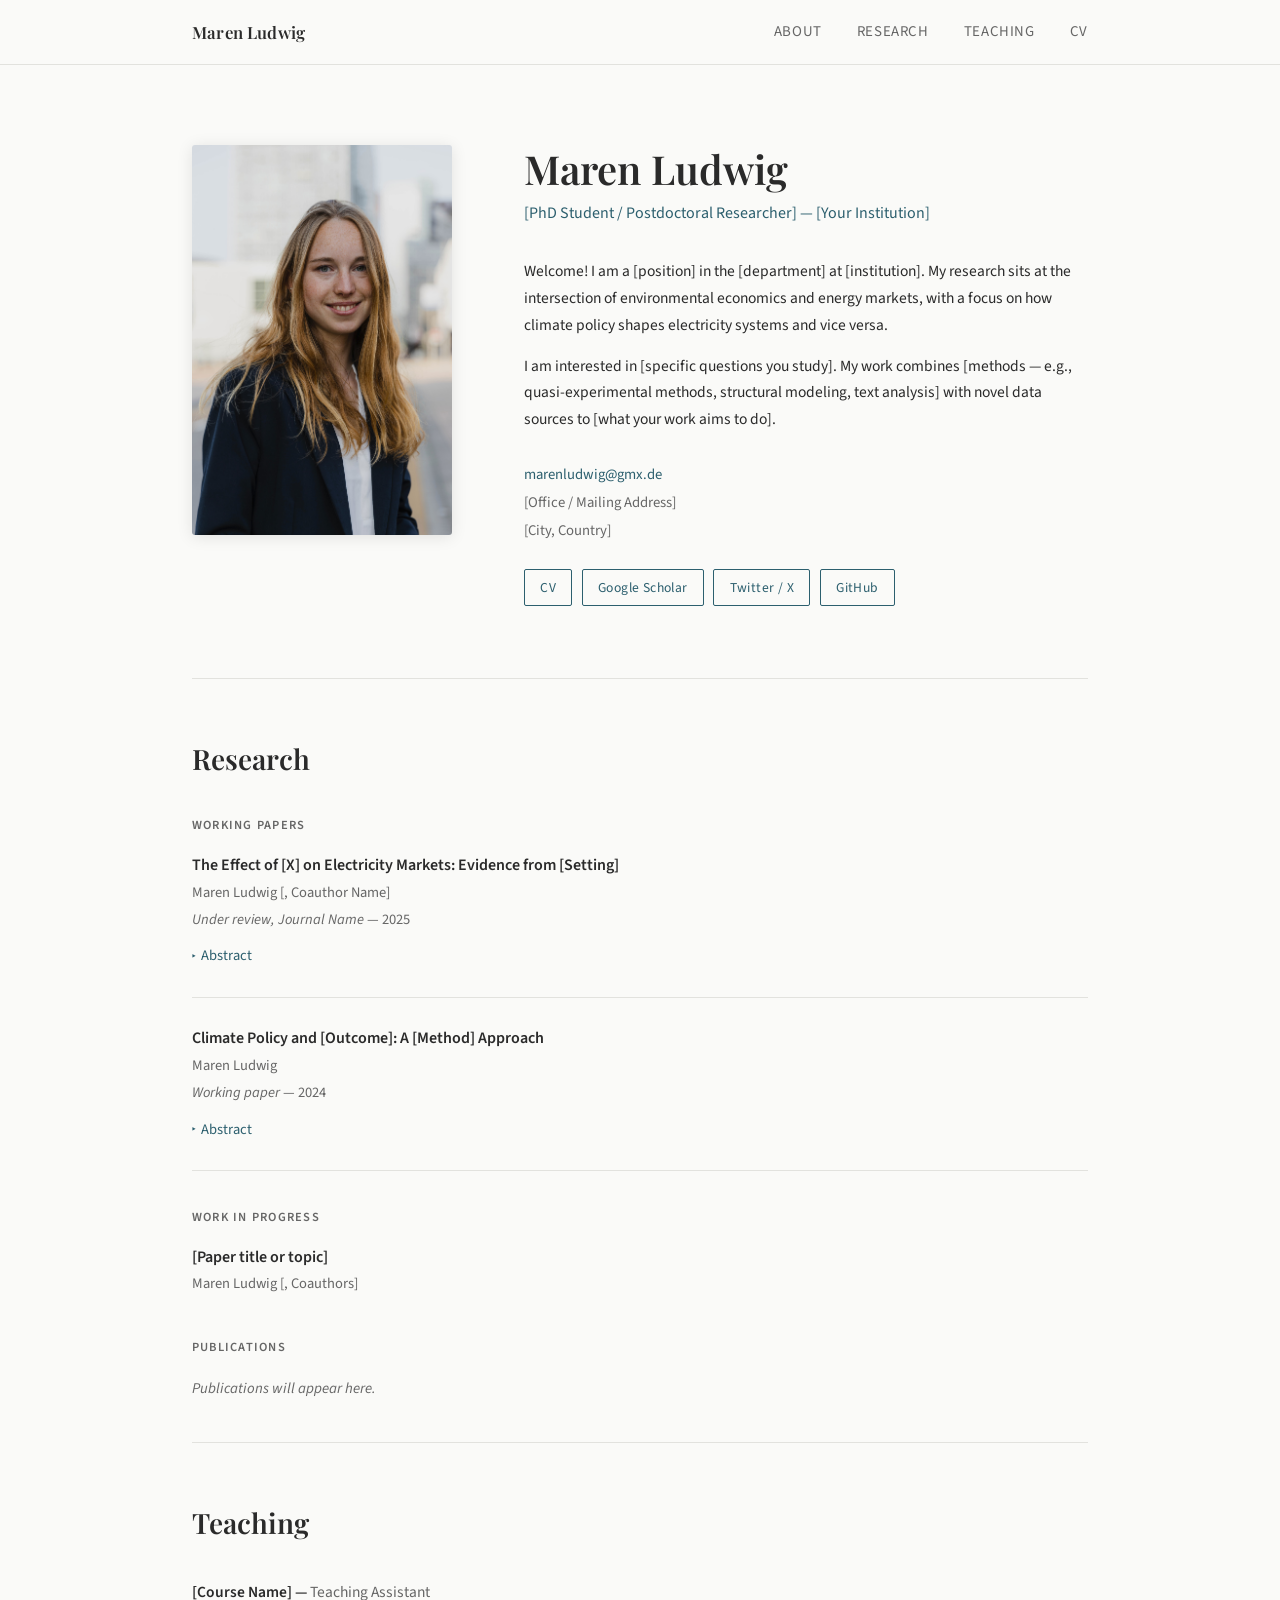
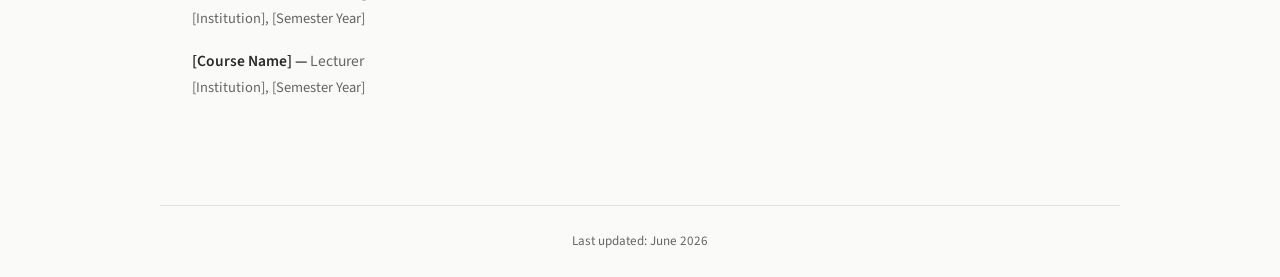
==== index.html @ dc753dd0 "first attempt" ====
<!DOCTYPE html>
<html lang="en">
<head>
    <meta charset="UTF-8">
    <meta name="viewport" content="width=device-width, initial-scale=1.0">
    <title>Maren Ludwig</title>
    <link rel="preconnect" href="https://fonts.googleapis.com">
    <link rel="preconnect" href="https://fonts.gstatic.com" crossorigin>
    <link href="https://fonts.googleapis.com/css2?family=Playfair+Display:ital,wght@0,400;0,600;1,400&family=Source+Sans+3:ital,wght@0,300;0,400;0,600;1,400&display=swap" rel="stylesheet">
    <link rel="stylesheet" href="style.css">
</head>
<body>

    <nav>
        <div class="nav-inner">
            <a href="#about" class="nav-name">Maren Ludwig</a>
            <div class="nav-links">
                <a href="#about">About</a>
                <a href="#research">Research</a>
                <a href="#teaching">Teaching</a>
                <a href="cv.pdf" target="_blank">CV</a>
            </div>
        </div>
    </nav>

    <main>

        <!-- ABOUT -->
        <section id="about" class="about-section">
            <div class="about-photo">
                <img src="2e54a011-bfbb-4ba1-8f90-a5c4d136a547.JPEG" alt="Maren Ludwig">
            </div>
            <div class="about-text">
                <h1>Maren Ludwig</h1>
                <p class="position">[PhD Student / Postdoctoral Researcher] &mdash; [Your Institution]</p>

                <p class="bio">
                    Welcome! I am a [position] in the [department] at [institution]. My research sits at the
                    intersection of environmental economics and energy markets, with a focus on how climate
                    policy shapes electricity systems and vice versa.
                </p>
                <p class="bio">
                    I am interested in [specific questions you study]. My work combines [methods — e.g.,
                    quasi-experimental methods, structural modeling, text analysis] with novel data sources
                    to [what your work aims to do].
                </p>

                <div class="contact-block">
                    <a href="mailto:marenludwig@gmx.de">marenludwig@gmx.de</a><br>
                    [Office / Mailing Address]<br>
                    [City, Country]
                </div>

                <div class="icon-links">
                    <a href="cv.pdf" target="_blank">CV</a>
                    <a href="https://scholar.google.com/citations?user=YOURID" target="_blank">Google Scholar</a>
                    <a href="https://twitter.com/YOURHANDLE" target="_blank">Twitter / X</a>
                    <a href="https://github.com/YOURUSERNAME" target="_blank">GitHub</a>
                </div>
            </div>
        </section>

        <!-- RESEARCH -->
        <section id="research" class="section">
            <h2>Research</h2>

            <h3>Working Papers</h3>

            <div class="paper">
                <p class="paper-title">
                    <a href="#">The Effect of [X] on Electricity Markets: Evidence from [Setting]</a>
                </p>
                <p class="paper-meta">Maren Ludwig [, Coauthor Name]</p>
                <p class="paper-status"><em>Under review, Journal Name</em> &mdash; 2025</p>
                <details class="abstract-toggle">
                    <summary>Abstract</summary>
                    <p class="abstract-text">
                        This paper studies how [X] affects electricity markets. Using a [method] design
                        and data from [source], I find that [main result]. These findings suggest that
                        [policy implication].
                    </p>
                </details>
            </div>

            <div class="paper">
                <p class="paper-title">
                    <a href="#">Climate Policy and [Outcome]: A [Method] Approach</a>
                </p>
                <p class="paper-meta">Maren Ludwig</p>
                <p class="paper-status"><em>Working paper</em> &mdash; 2024</p>
                <details class="abstract-toggle">
                    <summary>Abstract</summary>
                    <p class="abstract-text">
                        Abstract placeholder. Replace with your actual abstract.
                    </p>
                </details>
            </div>

            <h3>Work in Progress</h3>

            <div class="paper wip">
                <p class="paper-title">[Paper title or topic]</p>
                <p class="paper-meta">Maren Ludwig [, Coauthors]</p>
            </div>

            <h3>Publications</h3>
            <p class="placeholder-note">Publications will appear here.</p>

        </section>

        <!-- TEACHING -->
        <section id="teaching" class="section">
            <h2>Teaching</h2>

            <div class="teaching-item">
                <p class="course-name">[Course Name] &mdash; <span class="course-role">Teaching Assistant</span></p>
                <p class="course-meta">[Institution], [Semester Year]</p>
            </div>

            <div class="teaching-item">
                <p class="course-name">[Course Name] &mdash; <span class="course-role">Lecturer</span></p>
                <p class="course-meta">[Institution], [Semester Year]</p>
            </div>

        </section>

    </main>

    <footer>
        <p>Last updated: June 2026</p>
    </footer>

</body>
</html>
---- style.css ----
:root {
    --accent: #2c5f6e;
    --accent-light: #3d7a8a;
    --text: #2a2a2a;
    --muted: #666;
    --border: #e2e2de;
    --bg: #fafaf8;
}

*, *::before, *::after {
    box-sizing: border-box;
    margin: 0;
    padding: 0;
}

html {
    scroll-behavior: smooth;
}

body {
    font-family: 'Source Sans 3', 'Helvetica Neue', Arial, sans-serif;
    font-size: 17px;
    line-height: 1.72;
    color: var(--text);
    background: var(--bg);
}

a {
    color: var(--accent);
    text-decoration: none;
}

a:hover {
    color: var(--accent-light);
    text-decoration: underline;
}

/* ── Navigation ── */

nav {
    position: sticky;
    top: 0;
    background: var(--bg);
    border-bottom: 1px solid var(--border);
    z-index: 100;
}

.nav-inner {
    max-width: 960px;
    margin: 0 auto;
    padding: 1.1rem 2rem;
    display: flex;
    justify-content: space-between;
    align-items: center;
}

.nav-name {
    font-family: 'Playfair Display', Georgia, serif;
    font-size: 1.05rem;
    font-weight: 600;
    color: var(--text);
    text-decoration: none;
    letter-spacing: 0.01em;
}

.nav-name:hover {
    color: var(--accent);
    text-decoration: none;
}

.nav-links {
    display: flex;
    gap: 2.2rem;
}

.nav-links a {
    color: var(--muted);
    font-size: 0.93rem;
    font-weight: 400;
    letter-spacing: 0.04em;
    text-transform: uppercase;
    text-decoration: none;
    transition: color 0.15s;
}

.nav-links a:hover {
    color: var(--accent);
    text-decoration: none;
}

/* ── Main wrapper ── */

main {
    max-width: 960px;
    margin: 0 auto;
    padding: 0 2rem;
}

/* ── About section ── */

.about-section {
    display: grid;
    grid-template-columns: 260px 1fr;
    gap: 4.5rem;
    padding: 5rem 0 4.5rem;
    align-items: start;
}

.about-photo img {
    width: 100%;
    border-radius: 3px;
    display: block;
    box-shadow: 0 2px 16px rgba(0,0,0,0.10);
}

h1 {
    font-family: 'Playfair Display', Georgia, serif;
    font-size: 2.5rem;
    font-weight: 600;
    line-height: 1.2;
    color: var(--text);
    margin-bottom: 0.45rem;
}

.position {
    font-size: 1rem;
    color: var(--accent);
    font-weight: 400;
    margin-bottom: 1.9rem;
}

.bio {
    font-size: 0.97rem;
    color: var(--text);
    margin-bottom: 0.9rem;
}

.contact-block {
    margin-top: 1.8rem;
    margin-bottom: 1.5rem;
    font-size: 0.92rem;
    color: var(--muted);
    line-height: 1.9;
}

.contact-block a {
    color: var(--accent);
}

.icon-links {
    display: flex;
    flex-wrap: wrap;
    gap: 0.6rem;
    margin-top: 0.2rem;
}

.icon-links a {
    display: inline-block;
    padding: 0.35rem 0.95rem;
    border: 1px solid var(--accent);
    border-radius: 2px;
    font-size: 0.85rem;
    color: var(--accent);
    letter-spacing: 0.03em;
    text-decoration: none;
    transition: background 0.15s, color 0.15s;
}

.icon-links a:hover {
    background: var(--accent);
    color: #fff;
    text-decoration: none;
}

/* ── Generic sections ── */

.section {
    padding: 3.5rem 0 2.5rem;
    border-top: 1px solid var(--border);
}

h2 {
    font-family: 'Playfair Display', Georgia, serif;
    font-size: 1.75rem;
    font-weight: 600;
    color: var(--text);
    margin-bottom: 2rem;
}

h3 {
    font-size: 0.78rem;
    font-weight: 600;
    letter-spacing: 0.10em;
    text-transform: uppercase;
    color: var(--muted);
    margin: 2.2rem 0 1.1rem;
}

h3:first-of-type {
    margin-top: 0;
}

/* ── Papers ── */

.paper {
    margin-bottom: 1.8rem;
    padding-bottom: 1.8rem;
    border-bottom: 1px solid var(--border);
}

.paper:last-of-type {
    border-bottom: none;
    margin-bottom: 0;
}

.paper.wip {
    padding-bottom: 0.2rem;
}

.paper-title {
    font-size: 1rem;
    font-weight: 600;
    margin-bottom: 0.2rem;
    line-height: 1.4;
}

.paper-title a {
    color: var(--text);
    text-decoration: none;
}

.paper-title a:hover {
    color: var(--accent);
}

.paper-meta {
    font-size: 0.91rem;
    color: var(--muted);
    margin-bottom: 0.15rem;
}

.paper-status {
    font-size: 0.91rem;
    color: var(--muted);
    margin-bottom: 0.6rem;
}

.abstract-toggle {
    margin-top: 0.4rem;
    font-size: 0.91rem;
}

.abstract-toggle summary {
    color: var(--accent);
    cursor: pointer;
    user-select: none;
    list-style: none;
    display: inline-flex;
    align-items: center;
    gap: 0.3rem;
}

.abstract-toggle summary::before {
    content: '▸';
    font-size: 0.75rem;
    transition: transform 0.15s;
}

.abstract-toggle[open] summary::before {
    transform: rotate(90deg);
}

.abstract-toggle summary::-webkit-details-marker {
    display: none;
}

.abstract-text {
    margin-top: 0.7rem;
    color: #555;
    line-height: 1.65;
    max-width: 680px;
}

.placeholder-note {
    font-size: 0.93rem;
    color: var(--muted);
    font-style: italic;
}

/* ── Teaching ── */

.teaching-item {
    margin-bottom: 1.1rem;
}

.course-name {
    font-size: 0.97rem;
    font-weight: 600;
    color: var(--text);
}

.course-role {
    font-weight: 400;
    color: var(--muted);
}

.course-meta {
    font-size: 0.91rem;
    color: var(--muted);
}

/* ── Footer ── */

footer {
    max-width: 960px;
    margin: 3rem auto 0;
    padding: 1.5rem 2rem;
    border-top: 1px solid var(--border);
    text-align: center;
    font-size: 0.82rem;
    color: var(--muted);
}

/* ── Responsive ── */

@media (max-width: 720px) {
    .about-section {
        grid-template-columns: 1fr;
        gap: 2rem;
        padding: 3rem 0 2.5rem;
    }

    .about-photo img {
        max-width: 200px;
    }

    h1 {
        font-size: 2rem;
    }

    .nav-inner {
        flex-direction: column;
        gap: 0.7rem;
        padding: 1rem 1.5rem;
    }

    .nav-links {
        gap: 1.4rem;
    }

    main {
        padding: 0 1.5rem;
    }
}
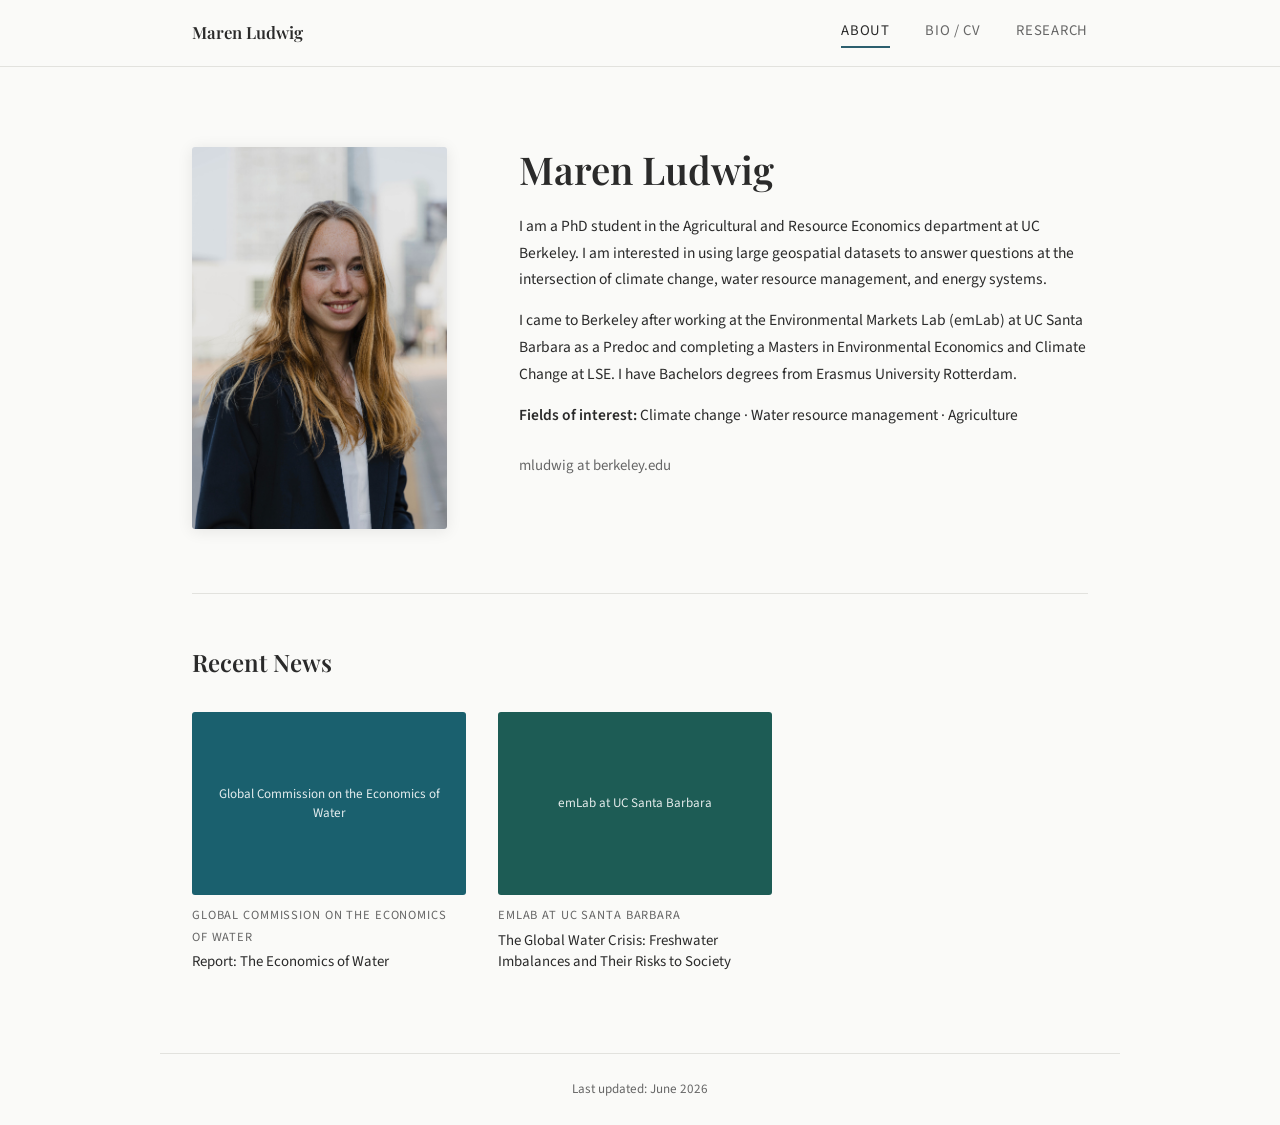
==== commit ea59f866: "update" ====
--- a/index.html
+++ b/index.html
@@ -13,115 +13,90 @@
 
     <nav>
         <div class="nav-inner">
-            <a href="#about" class="nav-name">Maren Ludwig</a>
+            <a href="index.html" class="nav-name">Maren Ludwig</a>
             <div class="nav-links">
-                <a href="#about">About</a>
-                <a href="#research">Research</a>
-                <a href="#teaching">Teaching</a>
-                <a href="cv.pdf" target="_blank">CV</a>
+                <a href="index.html" class="active">About</a>
+                <a href="bio.html">Bio / CV</a>
+                <a href="research.html">Research</a>
             </div>
         </div>
     </nav>
 
     <main>
 
-        <!-- ABOUT -->
-        <section id="about" class="about-section">
+        <!-- About -->
+        <section class="about-section">
             <div class="about-photo">
                 <img src="2e54a011-bfbb-4ba1-8f90-a5c4d136a547.JPEG" alt="Maren Ludwig">
             </div>
             <div class="about-text">
                 <h1>Maren Ludwig</h1>
-                <p class="position">[PhD Student / Postdoctoral Researcher] &mdash; [Your Institution]</p>
 
                 <p class="bio">
-                    Welcome! I am a [position] in the [department] at [institution]. My research sits at the
-                    intersection of environmental economics and energy markets, with a focus on how climate
-                    policy shapes electricity systems and vice versa.
+                    I am a PhD student in the Agricultural and Resource Economics department
+                    at UC Berkeley. I am interested in using large geospatial datasets to answer
+                    questions at the intersection of climate change, water resource management,
+                    and energy systems.
                 </p>
                 <p class="bio">
-                    I am interested in [specific questions you study]. My work combines [methods — e.g.,
-                    quasi-experimental methods, structural modeling, text analysis] with novel data sources
-                    to [what your work aims to do].
+                    I came to Berkeley after working at the Environmental Markets Lab (emLab)
+                    at UC Santa Barbara as a Predoc and completing a Masters in Environmental
+                    Economics and Climate Change at LSE. I have Bachelors degrees from Erasmus
+                    University Rotterdam.
+                </p>
+                <p class="bio">
+                    <span class="fields-label">Fields of interest:</span>
+                    Climate change &middot; Water resource management &middot; Agriculture
                 </p>
 
-                <div class="contact-block">
-                    <a href="mailto:marenludwig@gmx.de">marenludwig@gmx.de</a><br>
-                    [Office / Mailing Address]<br>
-                    [City, Country]
-                </div>
-
-                <div class="icon-links">
-                    <a href="cv.pdf" target="_blank">CV</a>
-                    <a href="https://scholar.google.com/citations?user=YOURID" target="_blank">Google Scholar</a>
-                    <a href="https://twitter.com/YOURHANDLE" target="_blank">Twitter / X</a>
-                    <a href="https://github.com/YOURUSERNAME" target="_blank">GitHub</a>
-                </div>
+                <p class="contact">mludwig at berkeley.edu</p>
             </div>
         </section>
 
-        <!-- RESEARCH -->
-        <section id="research" class="section">
-            <h2>Research</h2>
+        <!-- Recent News -->
+        <section class="news-section">
+            <h2>Recent News</h2>
+            <div class="news-grid">
 
-            <h3>Working Papers</h3>
+                <div class="news-item">
+                    <!--
+                        To add a real image: take a screenshot of the page, save it as
+                        news-watercommission.jpg in this folder, then replace the
+                        <div class="news-placeholder"> below with:
+                        <img src="news-watercommission.jpg" alt="Economics of Water report">
+                    -->
+                    <div class="news-img">
+                        <div class="news-placeholder" style="background: #1a606e;">
+                            Global Commission on the Economics of Water
+                        </div>
+                    </div>
+                    <p class="news-source">Global Commission on the Economics of Water</p>
+                    <a href="https://economicsofwater.watercommission.org/report/economics-of-water.pdf"
+                       target="_blank" rel="noopener" class="news-link">
+                        Report: The Economics of Water
+                    </a>
+                </div>
 
-            <div class="paper">
-                <p class="paper-title">
-                    <a href="#">The Effect of [X] on Electricity Markets: Evidence from [Setting]</a>
-                </p>
-                <p class="paper-meta">Maren Ludwig [, Coauthor Name]</p>
-                <p class="paper-status"><em>Under review, Journal Name</em> &mdash; 2025</p>
-                <details class="abstract-toggle">
-                    <summary>Abstract</summary>
-                    <p class="abstract-text">
-                        This paper studies how [X] affects electricity markets. Using a [method] design
-                        and data from [source], I find that [main result]. These findings suggest that
-                        [policy implication].
-                    </p>
-                </details>
+                <div class="news-item">
+                    <!--
+                        To add a real image: take a screenshot of the page, save it as
+                        news-emlab.jpg in this folder, then replace the
+                        <div class="news-placeholder"> below with:
+                        <img src="news-emlab.jpg" alt="emLab blog post">
+                    -->
+                    <div class="news-img">
+                        <div class="news-placeholder" style="background: #1d5c55;">
+                            emLab at UC Santa Barbara
+                        </div>
+                    </div>
+                    <p class="news-source">emLab at UC Santa Barbara</p>
+                    <a href="https://emlab.ucsb.edu/blog/global-water-crisis-freshwater-imbalances-and-their-risks-society"
+                       target="_blank" rel="noopener" class="news-link">
+                        The Global Water Crisis: Freshwater Imbalances and Their Risks to Society
+                    </a>
+                </div>
+
             </div>
-
-            <div class="paper">
-                <p class="paper-title">
-                    <a href="#">Climate Policy and [Outcome]: A [Method] Approach</a>
-                </p>
-                <p class="paper-meta">Maren Ludwig</p>
-                <p class="paper-status"><em>Working paper</em> &mdash; 2024</p>
-                <details class="abstract-toggle">
-                    <summary>Abstract</summary>
-                    <p class="abstract-text">
-                        Abstract placeholder. Replace with your actual abstract.
-                    </p>
-                </details>
-            </div>
-
-            <h3>Work in Progress</h3>
-
-            <div class="paper wip">
-                <p class="paper-title">[Paper title or topic]</p>
-                <p class="paper-meta">Maren Ludwig [, Coauthors]</p>
-            </div>
-
-            <h3>Publications</h3>
-            <p class="placeholder-note">Publications will appear here.</p>
-
-        </section>
-
-        <!-- TEACHING -->
-        <section id="teaching" class="section">
-            <h2>Teaching</h2>
-
-            <div class="teaching-item">
-                <p class="course-name">[Course Name] &mdash; <span class="course-role">Teaching Assistant</span></p>
-                <p class="course-meta">[Institution], [Semester Year]</p>
-            </div>
-
-            <div class="teaching-item">
-                <p class="course-name">[Course Name] &mdash; <span class="course-role">Lecturer</span></p>
-                <p class="course-meta">[Institution], [Semester Year]</p>
-            </div>
-
         </section>
 
     </main>
--- a/style.css
+++ b/style.css
@@ -1,6 +1,6 @@
 :root {
     --accent: #2c5f6e;
-    --accent-light: #3d7a8a;
+    --accent-hover: #3d7a8a;
     --text: #2a2a2a;
     --muted: #666;
     --border: #e2e2de;
@@ -13,9 +13,7 @@
     padding: 0;
 }
 
-html {
-    scroll-behavior: smooth;
-}
+html { scroll-behavior: smooth; }
 
 body {
     font-family: 'Source Sans 3', 'Helvetica Neue', Arial, sans-serif;
@@ -25,17 +23,10 @@
     background: var(--bg);
 }
 
-a {
-    color: var(--accent);
-    text-decoration: none;
-}
-
-a:hover {
-    color: var(--accent-light);
-    text-decoration: underline;
-}
-
-/* ── Navigation ── */
+a { color: var(--accent); text-decoration: none; }
+a:hover { color: var(--accent-hover); text-decoration: underline; }
+
+/* ── Nav ── */
 
 nav {
     position: sticky;
@@ -60,32 +51,29 @@
     font-weight: 600;
     color: var(--text);
     text-decoration: none;
-    letter-spacing: 0.01em;
-}
-
-.nav-name:hover {
-    color: var(--accent);
-    text-decoration: none;
-}
-
-.nav-links {
-    display: flex;
-    gap: 2.2rem;
-}
+}
+
+.nav-name:hover { color: var(--accent); text-decoration: none; }
+
+.nav-links { display: flex; gap: 2.2rem; }
 
 .nav-links a {
     color: var(--muted);
-    font-size: 0.93rem;
+    font-size: 0.92rem;
     font-weight: 400;
-    letter-spacing: 0.04em;
+    letter-spacing: 0.05em;
     text-transform: uppercase;
     text-decoration: none;
+    padding-bottom: 3px;
+    border-bottom: 2px solid transparent;
     transition: color 0.15s;
 }
 
-.nav-links a:hover {
-    color: var(--accent);
-    text-decoration: none;
+.nav-links a:hover { color: var(--text); text-decoration: none; }
+
+.nav-links a.active {
+    color: var(--text);
+    border-bottom-color: var(--accent);
 }
 
 /* ── Main wrapper ── */
@@ -93,16 +81,26 @@
 main {
     max-width: 960px;
     margin: 0 auto;
-    padding: 0 2rem;
-}
-
-/* ── About section ── */
+    padding: 0 2rem 4rem;
+}
+
+footer {
+    max-width: 960px;
+    margin: 0 auto;
+    padding: 1.5rem 2rem;
+    border-top: 1px solid var(--border);
+    text-align: center;
+    font-size: 0.82rem;
+    color: var(--muted);
+}
+
+/* ── About page ── */
 
 .about-section {
     display: grid;
-    grid-template-columns: 260px 1fr;
+    grid-template-columns: 255px 1fr;
     gap: 4.5rem;
-    padding: 5rem 0 4.5rem;
+    padding: 5rem 0 4rem;
     align-items: start;
 }
 
@@ -110,23 +108,16 @@
     width: 100%;
     border-radius: 3px;
     display: block;
-    box-shadow: 0 2px 16px rgba(0,0,0,0.10);
+    box-shadow: 0 2px 16px rgba(0,0,0,0.09);
 }
 
 h1 {
     font-family: 'Playfair Display', Georgia, serif;
-    font-size: 2.5rem;
-    font-weight: 600;
-    line-height: 1.2;
-    color: var(--text);
-    margin-bottom: 0.45rem;
-}
-
-.position {
-    font-size: 1rem;
-    color: var(--accent);
-    font-weight: 400;
-    margin-bottom: 1.9rem;
+    font-size: 2.4rem;
+    font-weight: 600;
+    line-height: 1.15;
+    color: var(--text);
+    margin-bottom: 1.4rem;
 }
 
 .bio {
@@ -135,120 +126,185 @@
     margin-bottom: 0.9rem;
 }
 
-.contact-block {
-    margin-top: 1.8rem;
-    margin-bottom: 1.5rem;
-    font-size: 0.92rem;
-    color: var(--muted);
-    line-height: 1.9;
-}
-
-.contact-block a {
-    color: var(--accent);
-}
-
-.icon-links {
+.fields-label { font-weight: 600; }
+
+.contact {
+    margin-top: 1.5rem;
+    font-size: 0.93rem;
+    color: var(--muted);
+}
+
+/* ── News section ── */
+
+.news-section {
+    padding: 3rem 0 1rem;
+    border-top: 1px solid var(--border);
+}
+
+.news-section h2 {
+    font-family: 'Playfair Display', Georgia, serif;
+    font-size: 1.5rem;
+    font-weight: 600;
+    color: var(--text);
+    margin-bottom: 1.8rem;
+}
+
+.news-grid {
+    display: grid;
+    grid-template-columns: repeat(auto-fill, minmax(220px, 1fr));
+    gap: 2rem;
+    max-width: 580px;
+}
+
+.news-img {
+    width: 100%;
+    aspect-ratio: 3 / 2;
+    overflow: hidden;
+    border-radius: 3px;
+    margin-bottom: 0.65rem;
+}
+
+.news-img img {
+    width: 100%;
+    height: 100%;
+    object-fit: cover;
+    display: block;
+}
+
+.news-placeholder {
+    width: 100%;
+    height: 100%;
     display: flex;
-    flex-wrap: wrap;
-    gap: 0.6rem;
-    margin-top: 0.2rem;
-}
-
-.icon-links a {
+    align-items: center;
+    justify-content: center;
+    color: rgba(255,255,255,0.88);
+    font-size: 0.82rem;
+    text-align: center;
+    padding: 1rem;
+    line-height: 1.4;
+}
+
+.news-source {
+    font-size: 0.78rem;
+    color: var(--muted);
+    text-transform: uppercase;
+    letter-spacing: 0.07em;
+    margin-bottom: 0.25rem;
+}
+
+.news-link {
+    font-size: 0.93rem;
+    color: var(--text);
+    text-decoration: none;
+    line-height: 1.4;
+    display: block;
+}
+
+.news-link:hover { color: var(--accent); text-decoration: underline; }
+
+/* ── Bio / CV page ── */
+
+.page-bio {
+    padding: 4.5rem 2rem 4rem;
+    max-width: 700px;
+}
+
+.page-title {
+    font-family: 'Playfair Display', Georgia, serif;
+    font-size: 2rem;
+    font-weight: 600;
+    color: var(--text);
+    margin-bottom: 1.8rem;
+}
+
+.bio-body p {
+    font-size: 0.97rem;
+    color: var(--text);
+    margin-bottom: 1rem;
+    line-height: 1.75;
+}
+
+.cv-btn {
     display: inline-block;
-    padding: 0.35rem 0.95rem;
+    margin: 1.6rem 0 2.8rem;
+    padding: 0.5rem 1.4rem;
     border: 1px solid var(--accent);
     border-radius: 2px;
-    font-size: 0.85rem;
     color: var(--accent);
+    font-size: 0.9rem;
     letter-spacing: 0.03em;
     text-decoration: none;
     transition: background 0.15s, color 0.15s;
 }
 
-.icon-links a:hover {
-    background: var(--accent);
-    color: #fff;
-    text-decoration: none;
-}
-
-/* ── Generic sections ── */
-
-.section {
-    padding: 3.5rem 0 2.5rem;
-    border-top: 1px solid var(--border);
-}
-
-h2 {
-    font-family: 'Playfair Display', Georgia, serif;
-    font-size: 1.75rem;
-    font-weight: 600;
-    color: var(--text);
-    margin-bottom: 2rem;
-}
-
-h3 {
+.cv-btn:hover { background: var(--accent); color: #fff; text-decoration: none; }
+
+.history { border-top: 1px solid var(--border); padding-top: 2.5rem; }
+
+.history-block { margin-bottom: 2.5rem; }
+
+.history-block h3 {
     font-size: 0.78rem;
     font-weight: 600;
     letter-spacing: 0.10em;
     text-transform: uppercase;
     color: var(--muted);
-    margin: 2.2rem 0 1.1rem;
-}
-
-h3:first-of-type {
-    margin-top: 0;
-}
-
-/* ── Papers ── */
+    margin-bottom: 1.2rem;
+}
+
+.history-item { margin-bottom: 1.2rem; }
+
+.history-title {
+    font-size: 0.97rem;
+    font-weight: 600;
+    color: var(--text);
+}
+
+.history-place {
+    font-size: 0.93rem;
+    color: var(--text);
+}
+
+.history-date {
+    font-size: 0.88rem;
+    color: var(--muted);
+}
+
+/* ── Research page ── */
+
+.page-research { padding: 4.5rem 2rem 4rem; }
+
+.section-label {
+    font-size: 0.78rem;
+    font-weight: 600;
+    letter-spacing: 0.10em;
+    text-transform: uppercase;
+    color: var(--muted);
+    margin-bottom: 1.6rem;
+}
 
 .paper {
-    margin-bottom: 1.8rem;
-    padding-bottom: 1.8rem;
+    padding: 1.6rem 0;
     border-bottom: 1px solid var(--border);
 }
 
-.paper:last-of-type {
-    border-bottom: none;
-    margin-bottom: 0;
-}
-
-.paper.wip {
-    padding-bottom: 0.2rem;
-}
+.paper:first-of-type { border-top: 1px solid var(--border); }
 
 .paper-title {
     font-size: 1rem;
     font-weight: 600;
-    margin-bottom: 0.2rem;
+    color: var(--text);
     line-height: 1.4;
-}
-
-.paper-title a {
-    color: var(--text);
-    text-decoration: none;
-}
-
-.paper-title a:hover {
-    color: var(--accent);
+    margin-bottom: 0.25rem;
 }
 
 .paper-meta {
-    font-size: 0.91rem;
-    color: var(--muted);
-    margin-bottom: 0.15rem;
-}
-
-.paper-status {
-    font-size: 0.91rem;
-    color: var(--muted);
-    margin-bottom: 0.6rem;
-}
-
-.abstract-toggle {
-    margin-top: 0.4rem;
-    font-size: 0.91rem;
-}
+    font-size: 0.92rem;
+    color: var(--muted);
+    margin-bottom: 0.4rem;
+}
+
+.abstract-toggle { margin-top: 0.5rem; font-size: 0.91rem; }
 
 .abstract-toggle summary {
     color: var(--accent);
@@ -257,68 +313,25 @@
     list-style: none;
     display: inline-flex;
     align-items: center;
-    gap: 0.3rem;
-}
+    gap: 0.35rem;
+}
+
+.abstract-toggle summary::-webkit-details-marker { display: none; }
 
 .abstract-toggle summary::before {
     content: '▸';
-    font-size: 0.75rem;
+    font-size: 0.72rem;
     transition: transform 0.15s;
 }
 
-.abstract-toggle[open] summary::before {
-    transform: rotate(90deg);
-}
-
-.abstract-toggle summary::-webkit-details-marker {
-    display: none;
-}
+.abstract-toggle[open] summary::before { transform: rotate(90deg); }
 
 .abstract-text {
-    margin-top: 0.7rem;
+    margin-top: 0.75rem;
+    font-size: 0.93rem;
     color: #555;
-    line-height: 1.65;
+    line-height: 1.68;
     max-width: 680px;
-}
-
-.placeholder-note {
-    font-size: 0.93rem;
-    color: var(--muted);
-    font-style: italic;
-}
-
-/* ── Teaching ── */
-
-.teaching-item {
-    margin-bottom: 1.1rem;
-}
-
-.course-name {
-    font-size: 0.97rem;
-    font-weight: 600;
-    color: var(--text);
-}
-
-.course-role {
-    font-weight: 400;
-    color: var(--muted);
-}
-
-.course-meta {
-    font-size: 0.91rem;
-    color: var(--muted);
-}
-
-/* ── Footer ── */
-
-footer {
-    max-width: 960px;
-    margin: 3rem auto 0;
-    padding: 1.5rem 2rem;
-    border-top: 1px solid var(--border);
-    text-align: center;
-    font-size: 0.82rem;
-    color: var(--muted);
 }
 
 /* ── Responsive ── */
@@ -330,13 +343,9 @@
         padding: 3rem 0 2.5rem;
     }
 
-    .about-photo img {
-        max-width: 200px;
-    }
-
-    h1 {
-        font-size: 2rem;
-    }
+    .about-photo img { max-width: 200px; }
+
+    h1 { font-size: 2rem; }
 
     .nav-inner {
         flex-direction: column;
@@ -344,11 +353,11 @@
         padding: 1rem 1.5rem;
     }
 
-    .nav-links {
-        gap: 1.4rem;
-    }
-
-    main {
-        padding: 0 1.5rem;
-    }
-}
+    .nav-links { gap: 1.4rem; }
+
+    main { padding: 0 1.5rem 3rem; }
+
+    .page-bio, .page-research { padding: 3rem 0; }
+
+    .news-grid { max-width: 100%; }
+}
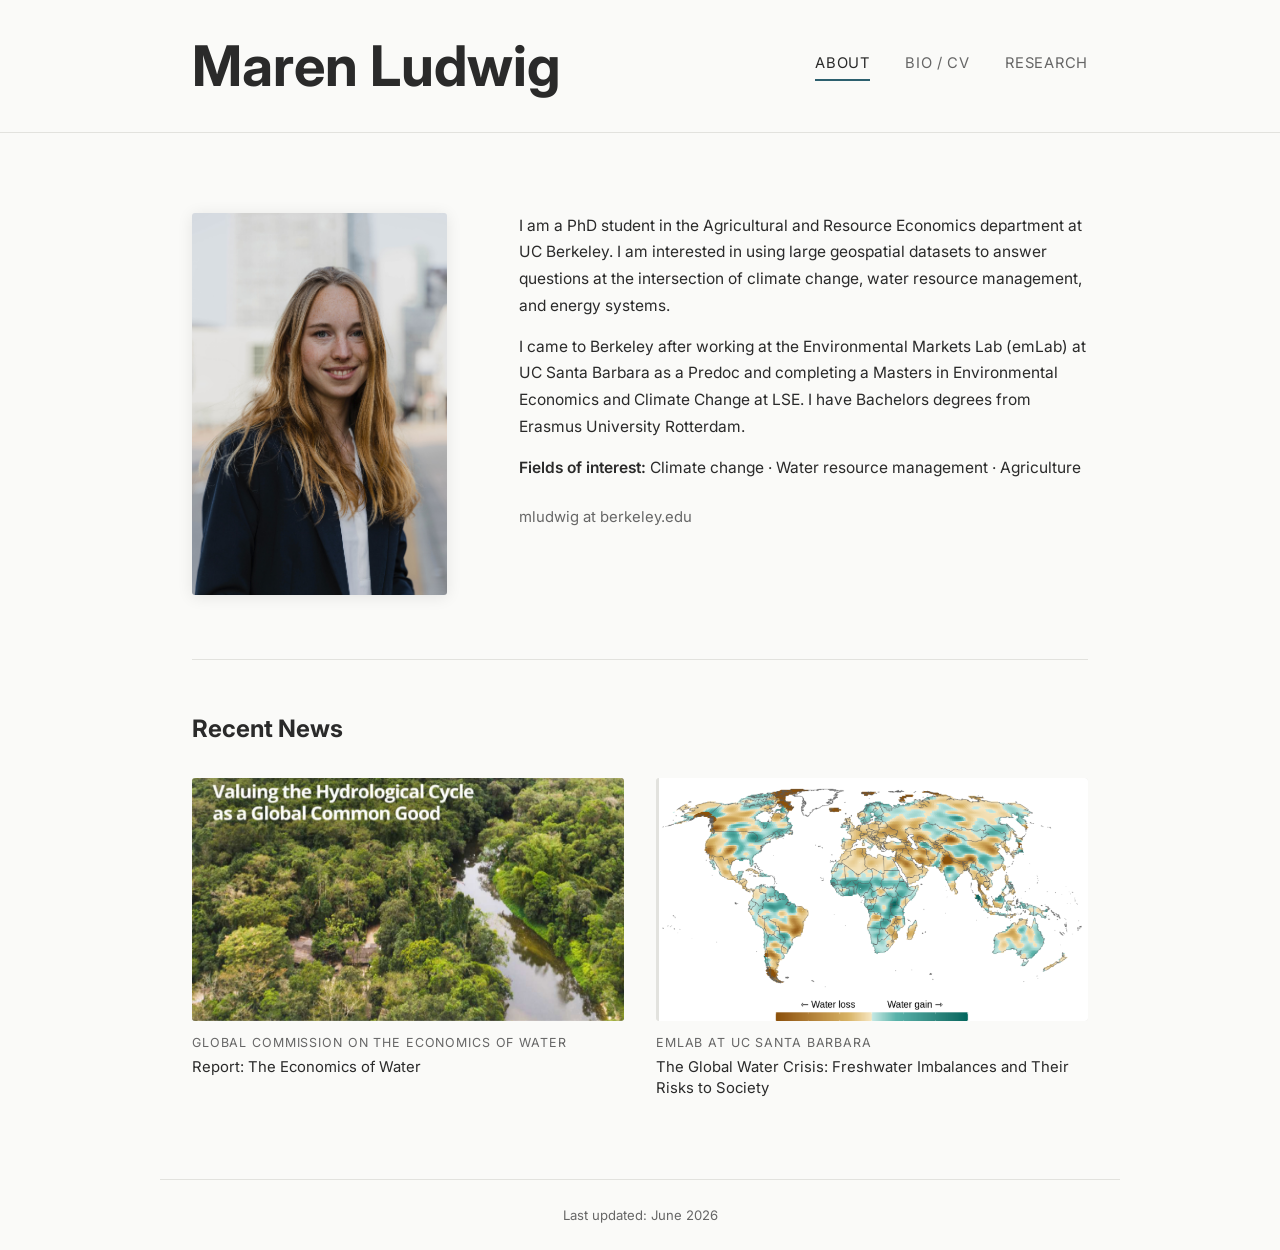
==== commit ebffdb71: "edits" ====
--- a/index.html
+++ b/index.html
@@ -6,7 +6,7 @@
     <title>Maren Ludwig</title>
     <link rel="preconnect" href="https://fonts.googleapis.com">
     <link rel="preconnect" href="https://fonts.gstatic.com" crossorigin>
-    <link href="https://fonts.googleapis.com/css2?family=Playfair+Display:ital,wght@0,400;0,600;1,400&family=Source+Sans+3:ital,wght@0,300;0,400;0,600;1,400&display=swap" rel="stylesheet">
+    <link href="https://fonts.googleapis.com/css2?family=Inter:wght@300;400;600;700&display=swap" rel="stylesheet">
     <link rel="stylesheet" href="style.css">
 </head>
 <body>
@@ -30,8 +30,6 @@
                 <img src="2e54a011-bfbb-4ba1-8f90-a5c4d136a547.JPEG" alt="Maren Ludwig">
             </div>
             <div class="about-text">
-                <h1>Maren Ludwig</h1>
-
                 <p class="bio">
                     I am a PhD student in the Agricultural and Resource Economics department
                     at UC Berkeley. I am interested in using large geospatial datasets to answer
@@ -66,9 +64,7 @@
                         <img src="news-watercommission.jpg" alt="Economics of Water report">
                     -->
                     <div class="news-img">
-                        <div class="news-placeholder" style="background: #1a606e;">
-                            Global Commission on the Economics of Water
-                        </div>
+                        <img src="news-watercommission.png" alt="Global Commission on the Economics of Water">
                     </div>
                     <p class="news-source">Global Commission on the Economics of Water</p>
                     <a href="https://economicsofwater.watercommission.org/report/economics-of-water.pdf"
@@ -85,9 +81,7 @@
                         <img src="news-emlab.jpg" alt="emLab blog post">
                     -->
                     <div class="news-img">
-                        <div class="news-placeholder" style="background: #1d5c55;">
-                            emLab at UC Santa Barbara
-                        </div>
+                        <img src="news-emlab.png" alt="emLab at UC Santa Barbara">
                     </div>
                     <p class="news-source">emLab at UC Santa Barbara</p>
                     <a href="https://emlab.ucsb.edu/blog/global-water-crisis-freshwater-imbalances-and-their-risks-society"
--- a/style.css
+++ b/style.css
@@ -16,7 +16,7 @@
 html { scroll-behavior: smooth; }
 
 body {
-    font-family: 'Source Sans 3', 'Helvetica Neue', Arial, sans-serif;
+    font-family: 'Inter', 'Helvetica Neue', Arial, sans-serif;
     font-size: 17px;
     line-height: 1.72;
     color: var(--text);
@@ -46,9 +46,8 @@
 }
 
 .nav-name {
-    font-family: 'Playfair Display', Georgia, serif;
-    font-size: 1.05rem;
-    font-weight: 600;
+    font-size: 3.5rem;
+    font-weight: 700;
     color: var(--text);
     text-decoration: none;
 }
@@ -112,9 +111,8 @@
 }
 
 h1 {
-    font-family: 'Playfair Display', Georgia, serif;
     font-size: 2.4rem;
-    font-weight: 600;
+    font-weight: 700;
     line-height: 1.15;
     color: var(--text);
     margin-bottom: 1.4rem;
@@ -142,48 +140,38 @@
 }
 
 .news-section h2 {
-    font-family: 'Playfair Display', Georgia, serif;
     font-size: 1.5rem;
-    font-weight: 600;
+    font-weight: 700;
     color: var(--text);
     margin-bottom: 1.8rem;
 }
 
 .news-grid {
     display: grid;
-    grid-template-columns: repeat(auto-fill, minmax(220px, 1fr));
+    grid-template-columns: repeat(2, 1fr);
     gap: 2rem;
-    max-width: 580px;
 }
 
 .news-img {
+    position: relative;
     width: 100%;
-    aspect-ratio: 3 / 2;
+    padding-bottom: 56.25%;
     overflow: hidden;
     border-radius: 3px;
     margin-bottom: 0.65rem;
+    background: var(--border);
 }
 
 .news-img img {
+    position: absolute;
+    top: 0;
+    left: 0;
     width: 100%;
     height: 100%;
     object-fit: cover;
     display: block;
 }
 
-.news-placeholder {
-    width: 100%;
-    height: 100%;
-    display: flex;
-    align-items: center;
-    justify-content: center;
-    color: rgba(255,255,255,0.88);
-    font-size: 0.82rem;
-    text-align: center;
-    padding: 1rem;
-    line-height: 1.4;
-}
-
 .news-source {
     font-size: 0.78rem;
     color: var(--muted);
@@ -206,13 +194,11 @@
 
 .page-bio {
     padding: 4.5rem 2rem 4rem;
-    max-width: 700px;
 }
 
 .page-title {
-    font-family: 'Playfair Display', Georgia, serif;
     font-size: 2rem;
-    font-weight: 600;
+    font-weight: 700;
     color: var(--text);
     margin-bottom: 1.8rem;
 }
@@ -226,18 +212,21 @@
 
 .cv-btn {
     display: inline-block;
-    margin: 1.6rem 0 2.8rem;
-    padding: 0.5rem 1.4rem;
-    border: 1px solid var(--accent);
+    margin: 0.4rem 0 2.2rem;
+    padding: 1.1rem 3.8rem;
+    border: 1.5px solid var(--accent);
     border-radius: 2px;
     color: var(--accent);
-    font-size: 0.9rem;
-    letter-spacing: 0.03em;
+    font-size: 1.15rem;
+    font-weight: 600;
+    letter-spacing: 0.04em;
     text-decoration: none;
     transition: background 0.15s, color 0.15s;
 }
 
 .cv-btn:hover { background: var(--accent); color: #fff; text-decoration: none; }
+
+.cv-btn-wrap { text-align: center; padding-top: 2.5rem; }
 
 .history { border-top: 1px solid var(--border); padding-top: 2.5rem; }
 
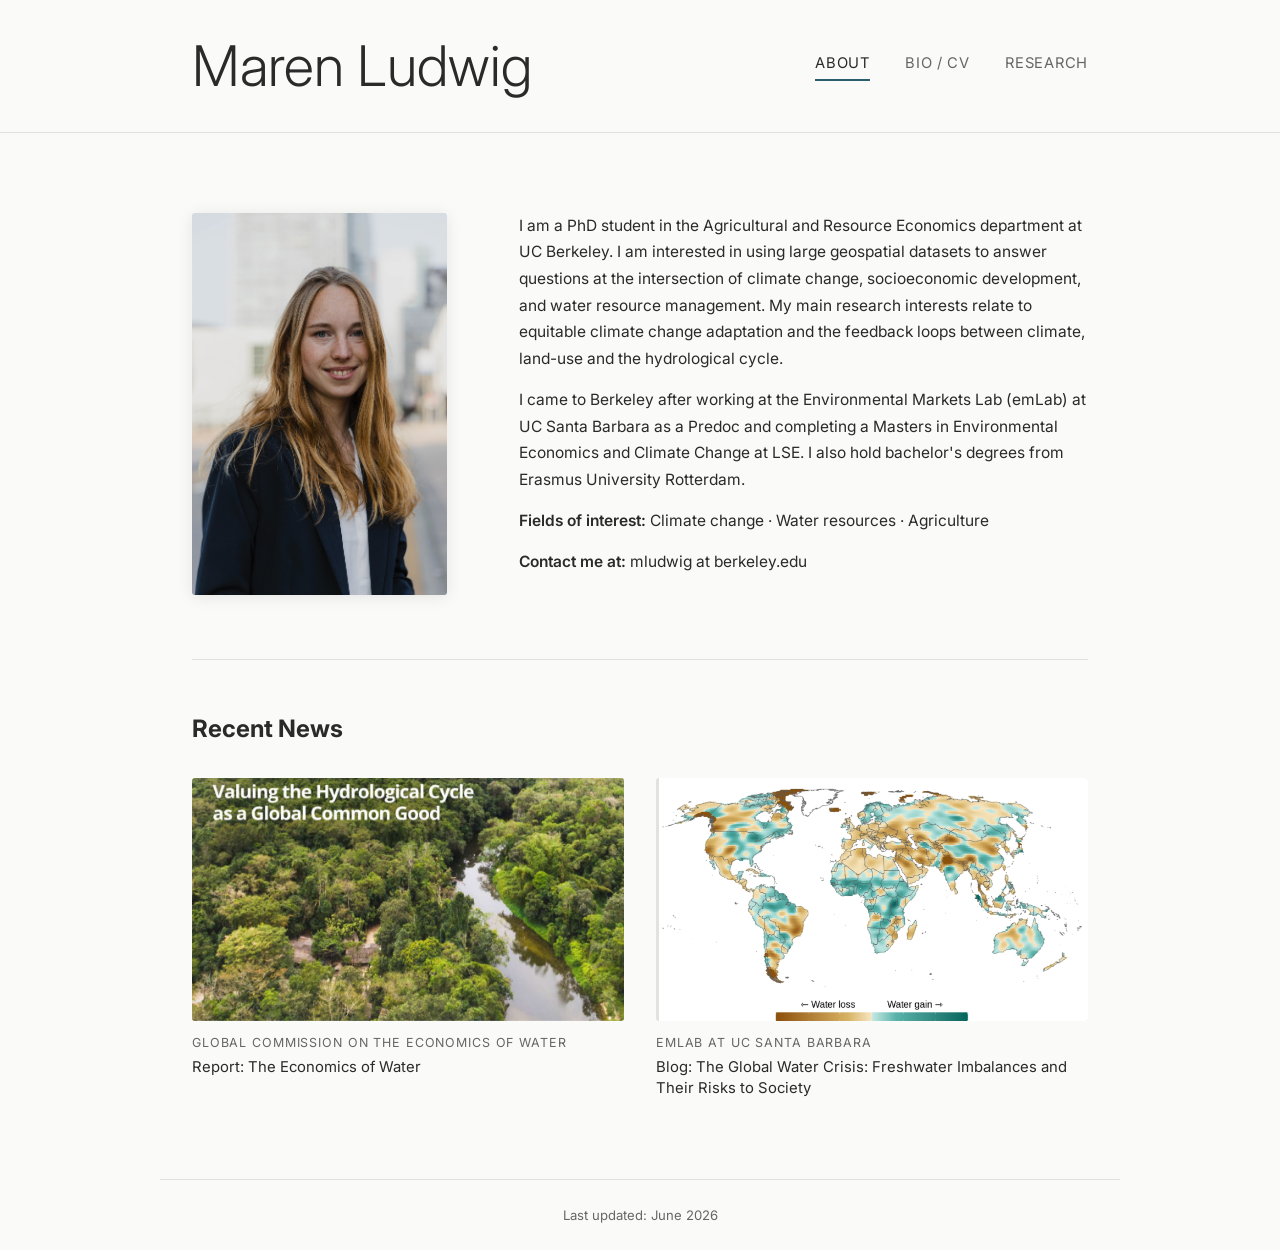
==== commit 0d41be43: "further edits" ====
--- a/index.html
+++ b/index.html
@@ -33,21 +33,25 @@
                 <p class="bio">
                     I am a PhD student in the Agricultural and Resource Economics department
                     at UC Berkeley. I am interested in using large geospatial datasets to answer
-                    questions at the intersection of climate change, water resource management,
-                    and energy systems.
+                    questions at the intersection of climate change, socioeconomic development,
+                    and water resource management. My main research interests relate to equitable
+                    climate change adaptation and the feedback loops between climate, land-use
+                    and the hydrological cycle.
                 </p>
                 <p class="bio">
                     I came to Berkeley after working at the Environmental Markets Lab (emLab)
                     at UC Santa Barbara as a Predoc and completing a Masters in Environmental
-                    Economics and Climate Change at LSE. I have Bachelors degrees from Erasmus
-                    University Rotterdam.
+                    Economics and Climate Change at LSE. I also hold bachelor's degrees from
+                    Erasmus University Rotterdam.
                 </p>
                 <p class="bio">
                     <span class="fields-label">Fields of interest:</span>
-                    Climate change &middot; Water resource management &middot; Agriculture
+                    Climate change &middot; Water resources &middot; Agriculture
                 </p>
-
-                <p class="contact">mludwig at berkeley.edu</p>
+                <p class="bio">
+                    <span class="fields-label">Contact me at:</span>
+                    mludwig at berkeley.edu
+                </p>
             </div>
         </section>
 
@@ -86,7 +90,7 @@
                     <p class="news-source">emLab at UC Santa Barbara</p>
                     <a href="https://emlab.ucsb.edu/blog/global-water-crisis-freshwater-imbalances-and-their-risks-society"
                        target="_blank" rel="noopener" class="news-link">
-                        The Global Water Crisis: Freshwater Imbalances and Their Risks to Society
+                        Blog: The Global Water Crisis: Freshwater Imbalances and Their Risks to Society
                     </a>
                 </div>
 
--- a/style.css
+++ b/style.css
@@ -47,7 +47,7 @@
 
 .nav-name {
     font-size: 3.5rem;
-    font-weight: 700;
+    font-weight: 300;
     color: var(--text);
     text-decoration: none;
 }
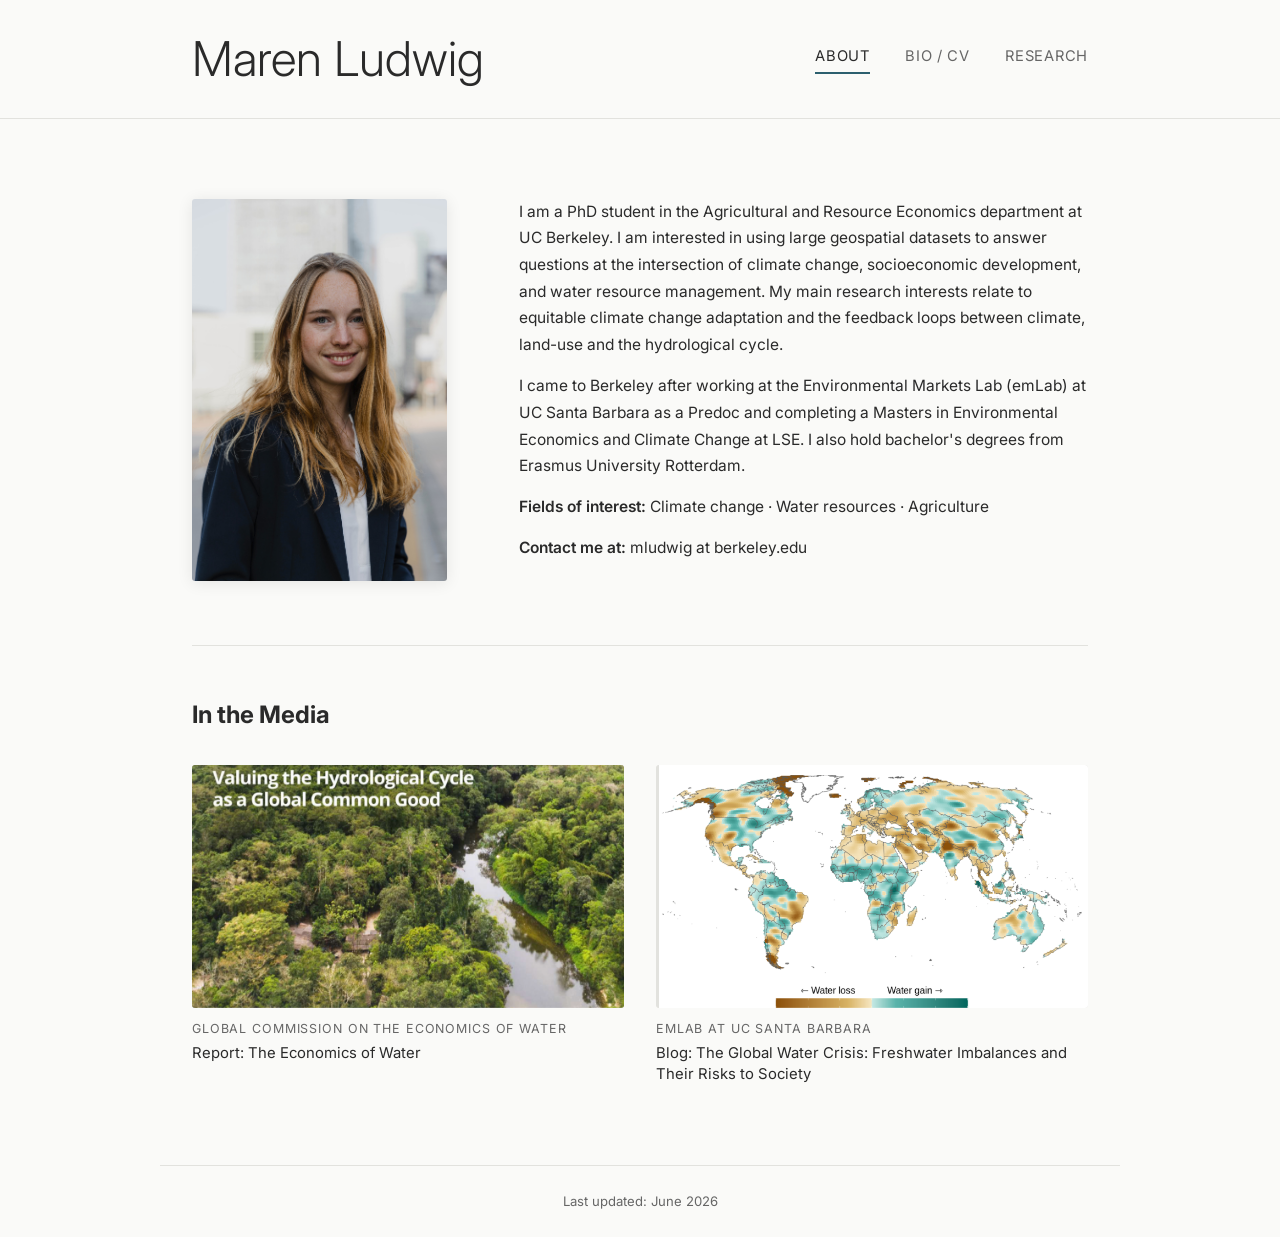
==== commit ce168e7b: "edits" ====
--- a/index.html
+++ b/index.html
@@ -57,7 +57,7 @@
 
         <!-- Recent News -->
         <section class="news-section">
-            <h2>Recent News</h2>
+            <h2>In the Media</h2>
             <div class="news-grid">
 
                 <div class="news-item">
--- a/style.css
+++ b/style.css
@@ -46,7 +46,7 @@
 }
 
 .nav-name {
-    font-size: 3.5rem;
+    font-size: 3rem;
     font-weight: 300;
     color: var(--text);
     text-decoration: none;
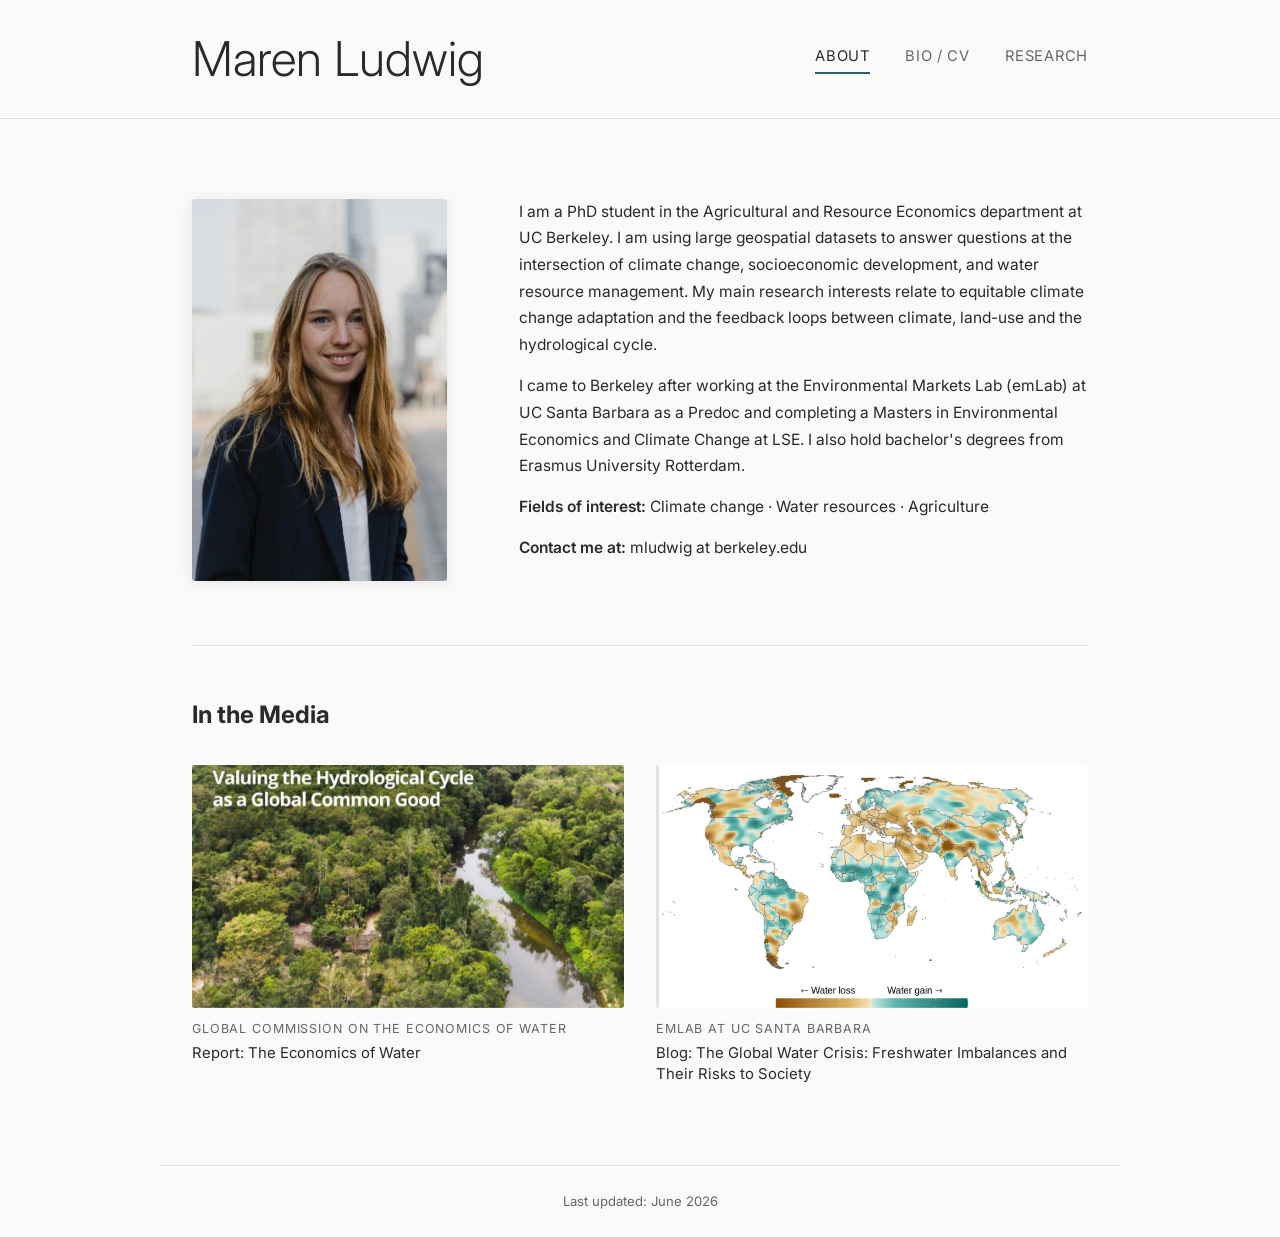
==== commit 1ca3c94b: "edits" ====
--- a/index.html
+++ b/index.html
@@ -3,7 +3,25 @@
 <head>
     <meta charset="UTF-8">
     <meta name="viewport" content="width=device-width, initial-scale=1.0">
-    <title>Maren Ludwig</title>
+    <meta name="google-site-verification" content="kbVTGaW0epPMbzH65sISAkKpHacNU3U3TMSRpl6crFk" />
+    <title>Maren Ludwig | PhD Student, UC Berkeley</title>
+    <meta name="description" content="Maren Ludwig is a PhD student in Agricultural and Resource Economics at UC Berkeley, researching climate change, water resources, and socioeconomic development.">
+    <script type="application/ld+json">
+    {
+      "@context": "https://schema.org",
+      "@type": "Person",
+      "name": "Maren Ludwig",
+      "url": "https://maren-ludwig.github.io",
+      "jobTitle": "PhD Student",
+      "affiliation": {
+        "@type": "Organization",
+        "name": "University of California, Berkeley",
+        "department": "Agricultural and Resource Economics"
+      },
+      "knowsAbout": ["Climate Change", "Water Resources", "Agricultural Economics", "Environmental Economics"],
+      "email": "mludwig@berkeley.edu"
+    }
+    </script>
     <link rel="preconnect" href="https://fonts.googleapis.com">
     <link rel="preconnect" href="https://fonts.gstatic.com" crossorigin>
     <link href="https://fonts.googleapis.com/css2?family=Inter:wght@300;400;600;700&display=swap" rel="stylesheet">
@@ -32,7 +50,7 @@
             <div class="about-text">
                 <p class="bio">
                     I am a PhD student in the Agricultural and Resource Economics department
-                    at UC Berkeley. I am interested in using large geospatial datasets to answer
+                    at UC Berkeley. I am using large geospatial datasets to answer
                     questions at the intersection of climate change, socioeconomic development,
                     and water resource management. My main research interests relate to equitable
                     climate change adaptation and the feedback loops between climate, land-use
